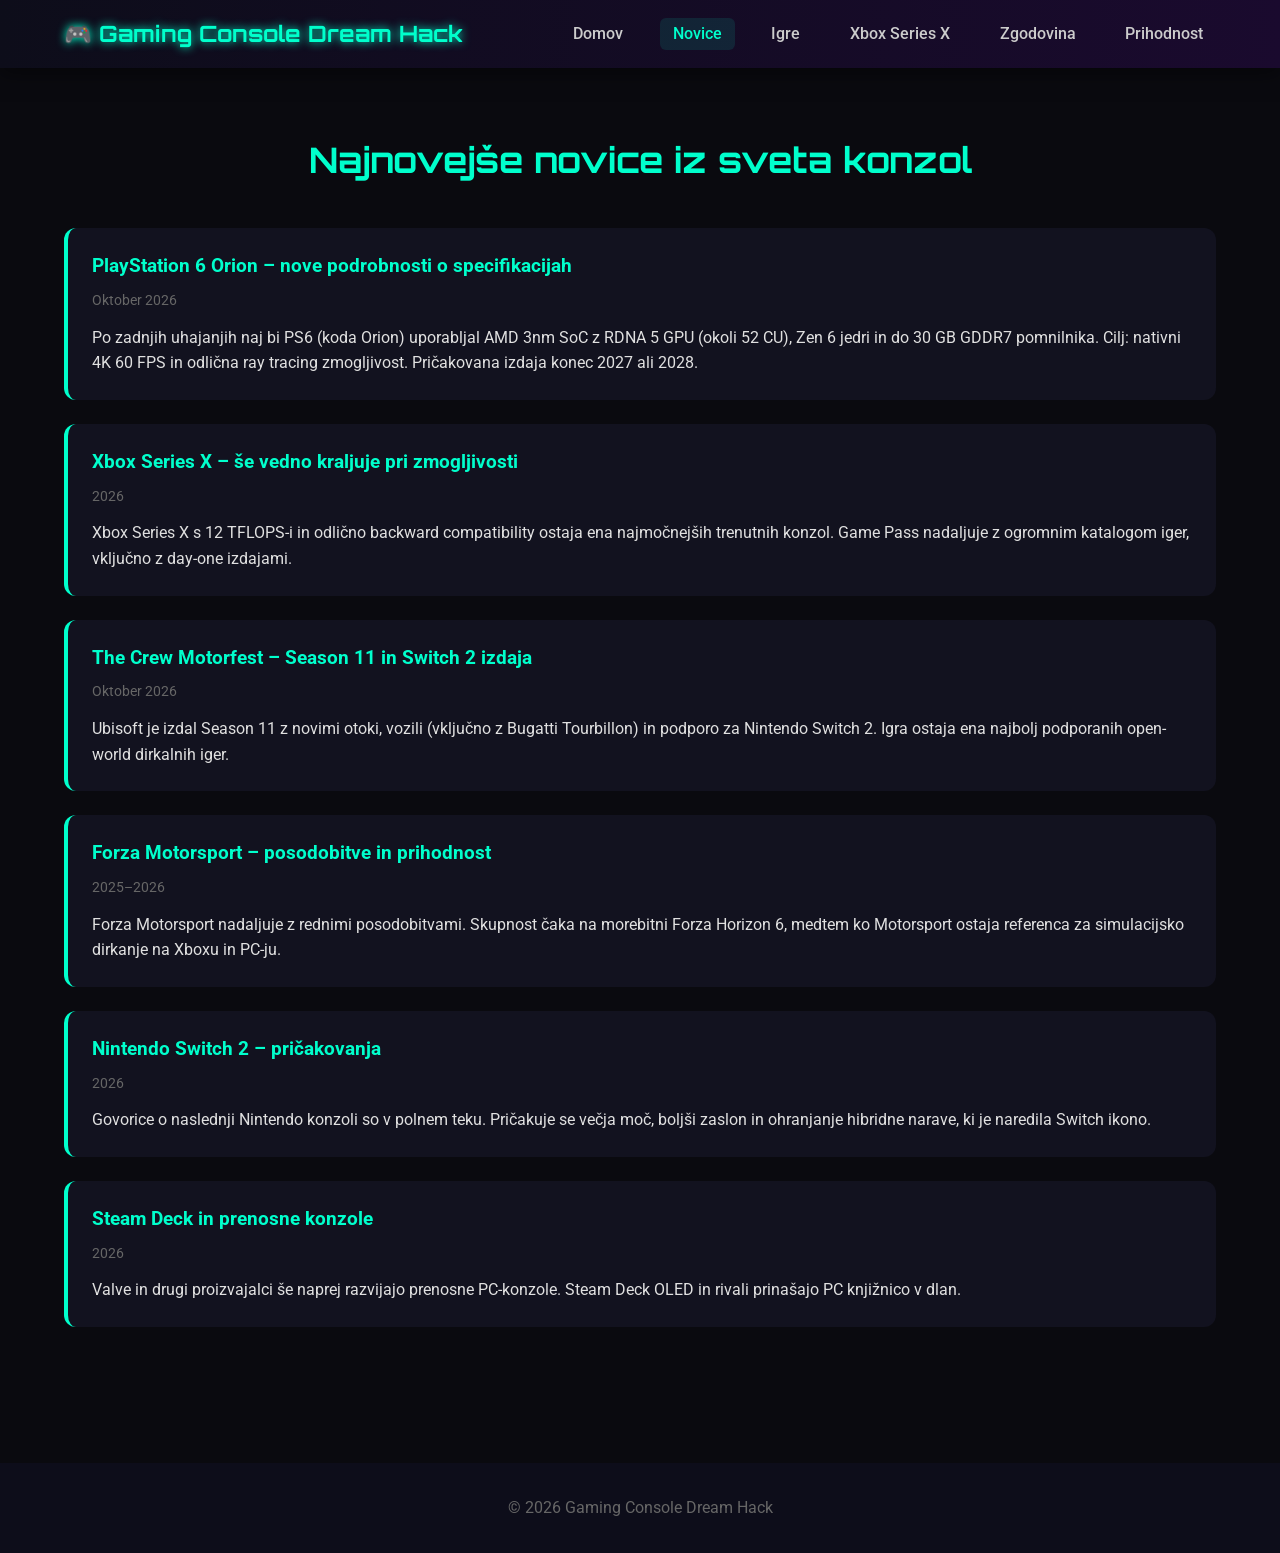
==== novice.html @ d293cbbd "Initial website: Gaming Console Dream Hack - fully featured multi-page site about gaming consoles" ====
<!DOCTYPE html>
<html lang="sl">
<head>
<meta charset="UTF-8">
<meta name="viewport" content="width=device-width, initial-scale=1.0">
<title>Najnovejše novice | Gaming Console Dream Hack</title>
<link rel="stylesheet" href="style.css">
<link href="https://fonts.googleapis.com/css2?family=Orbitron:wght@400;700;900&family=Roboto:wght@300;400;700&display=swap" rel="stylesheet">
</head>
<body>
<nav class="navbar">
<div class="logo">🎮 Gaming Console Dream Hack</div>
<ul class="nav-links">
<li><a href="index.html">Domov</a></li>
<li><a href="novice.html" class="active">Novice</a></li>
<li><a href="igre.html">Igre</a></li>
<li><a href="xbox.html">Xbox Series X</a></li>
<li><a href="zgodovina.html">Zgodovina</a></li>
<li><a href="prihodnost.html">Prihodnost</a></li>
</ul>
</nav>

<section>
<h2>Najnovejše novice iz sveta konzol</h2>

<div class="news-card">
<h3>PlayStation 6 Orion – nove podrobnosti o specifikacijah</h3>
<div class="date">Oktober 2026</div>
<p>Po zadnjih uhajanjih naj bi PS6 (koda Orion) uporabljal AMD 3nm SoC z RDNA 5 GPU (okoli 52 CU), Zen 6 jedri in do 30 GB GDDR7 pomnilnika. Cilj: nativni 4K 60 FPS in odlična ray tracing zmogljivost. Pričakovana izdaja konec 2027 ali 2028.</p>
</div>

<div class="news-card">
<h3>Xbox Series X – še vedno kraljuje pri zmogljivosti</h3>
<div class="date">2026</div>
<p>Xbox Series X s 12 TFLOPS-i in odlično backward compatibility ostaja ena najmočnejših trenutnih konzol. Game Pass nadaljuje z ogromnim katalogom iger, vključno z day-one izdajami.</p>
</div>

<div class="news-card">
<h3>The Crew Motorfest – Season 11 in Switch 2 izdaja</h3>
<div class="date">Oktober 2026</div>
<p>Ubisoft je izdal Season 11 z novimi otoki, vozili (vključno z Bugatti Tourbillon) in podporo za Nintendo Switch 2. Igra ostaja ena najbolj podporanih open-world dirkalnih iger.</p>
</div>

<div class="news-card">
<h3>Forza Motorsport – posodobitve in prihodnost</h3>
<div class="date">2025–2026</div>
<p>Forza Motorsport nadaljuje z rednimi posodobitvami. Skupnost čaka na morebitni Forza Horizon 6, medtem ko Motorsport ostaja referenca za simulacijsko dirkanje na Xboxu in PC-ju.</p>
</div>

<div class="news-card">
<h3>Nintendo Switch 2 – pričakovanja</h3>
<div class="date">2026</div>
<p>Govorice o naslednji Nintendo konzoli so v polnem teku. Pričakuje se večja moč, boljši zaslon in ohranjanje hibridne narave, ki je naredila Switch ikono.</p>
</div>

<div class="news-card">
<h3>Steam Deck in prenosne konzole</h3>
<div class="date">2026</div>
<p>Valve in drugi proizvajalci še naprej razvijajo prenosne PC-konzole. Steam Deck OLED in rivali prinašajo PC knjižnico v dlan.</p>
</div>
</section>

<footer>
<p>© 2026 Gaming Console Dream Hack</p>
</footer>
</body>
</html>
---- style.css ----
* {
 margin: 0;
 padding: 0;
 box-sizing: border-box;
}

body {
 font-family: 'Roboto', sans-serif;
 background: #0a0a0f;
 color: #e0e0e0;
 line-height: 1.6;
}

.navbar {
 display: flex;
 justify-content: space-between;
 align-items: center;
 padding: 1rem 5%;
 background: linear-gradient(90deg, #0d0d1a, #1a0a2e);
 position: sticky;
 top: 0;
 z-index: 1000;
 box-shadow: 0 4px 20px rgba(0,0,0,0.5);
}

.logo {
 font-family: 'Orbitron', sans-serif;
 font-size: 1.4rem;
 font-weight: 700;
 color: #00ffcc;
 text-shadow: 0 0 10px #00ffcc;
}

.nav-links {
 display: flex;
 list-style: none;
 gap: 1.5rem;
}

.nav-links a {
 color: #ccc;
 text-decoration: none;
 font-weight: 500;
 transition: 0.3s;
 padding: 0.4rem 0.8rem;
 border-radius: 6px;
}

.nav-links a:hover, .nav-links a.active {
 color: #00ffcc;
 background: rgba(0,255,204,0.1);
}

.hero {
 height: 70vh;
 background: linear-gradient(rgba(0,0,0,0.7), rgba(0,0,0,0.8)), url('https://images.unsplash.com/photo-1606144042614-b2417e99c4e3?w=1600') center/cover;
 display: flex;
 align-items: center;
 justify-content: center;
 text-align: center;
}

.hero-content h1 {
 font-family: 'Orbitron', sans-serif;
 font-size: 3.5rem;
 color: #00ffcc;
 text-shadow: 0 0 20px #00ffcc;
 margin-bottom: 1rem;
}

.hero-content p {
 font-size: 1.4rem;
 margin-bottom: 2rem;
 color: #aaa;
}

.btn {
 display: inline-block;
 padding: 0.9rem 2rem;
 background: linear-gradient(90deg, #00ffcc, #00aaff);
 color: #000;
 text-decoration: none;
 font-weight: 700;
 border-radius: 50px;
 transition: 0.3s;
}

.btn:hover {
 transform: scale(1.05);
 box-shadow: 0 0 25px #00ffcc;
}

section {
 padding: 4rem 5%;
 max-width: 1400px;
 margin: 0 auto;
}

h2 {
 font-family: 'Orbitron', sans-serif;
 font-size: 2.2rem;
 text-align: center;
 margin-bottom: 2.5rem;
 color: #00ffcc;
}

.cards {
 display: grid;
 grid-template-columns: repeat(auto-fit, minmax(280px, 1fr));
 gap: 1.5rem;
}

.card {
 background: #12121f;
 padding: 1.8rem;
 border-radius: 16px;
 border: 1px solid #222;
 transition: 0.3s;
}

.card:hover {
 transform: translateY(-8px);
 border-color: #00ffcc;
 box-shadow: 0 10px 30px rgba(0,255,204,0.15);
}

.card .icon {
 font-size: 2.5rem;
 margin-bottom: 1rem;
}

.card h3 {
 color: #00ffcc;
 margin-bottom: 0.8rem;
}

.tech-grid {
 display: grid;
 grid-template-columns: repeat(auto-fit, minmax(300px, 1fr));
 gap: 2rem;
}

.tech-card {
 background: #12121f;
 border-radius: 16px;
 overflow: hidden;
 border: 1px solid #222;
 text-align: center;
}

.tech-card img {
 width: 120px;
 height: 80px;
 object-fit: contain;
 margin: 1.5rem auto;
 display: block;
}

.tech-card h3 {
 color: #00ffcc;
 margin-bottom: 1rem;
}

.tech-card ul {
 list-style: none;
 padding: 0 1.5rem 1.5rem;
 text-align: left;
}

.tech-card li {
 padding: 0.4rem 0;
 border-bottom: 1px solid #222;
}

footer {
 text-align: center;
 padding: 2rem;
 background: #0d0d1a;
 color: #666;
 margin-top: 3rem;
}

footer a {
 color: #00ffcc;
}

/* Game grid */
.games-grid {
 display: grid;
 grid-template-columns: repeat(auto-fill, minmax(180px, 1fr));
 gap: 1.2rem;
}

.game-card {
 background: #12121f;
 border-radius: 12px;
 overflow: hidden;
 border: 1px solid #222;
 transition: 0.3s;
}

.game-card:hover {
 transform: scale(1.04);
 border-color: #00ffcc;
}

.game-card img {
 width: 100%;
 height: 240px;
 object-fit: cover;
}

.game-card h4 {
 padding: 0.8rem;
 font-size: 0.95rem;
 text-align: center;
 color: #ddd;
}

/* History */
.history-item {
 display: flex;
 gap: 2rem;
 margin-bottom: 3rem;
 background: #12121f;
 border-radius: 16px;
 overflow: hidden;
 border: 1px solid #222;
}

.history-item img {
 width: 280px;
 object-fit: cover;
}

.history-content {
 padding: 1.5rem;
}

.history-content h3 {
 color: #00ffcc;
 margin-bottom: 0.5rem;
}

/* Gallery */
.gallery {
 display: grid;
 grid-template-columns: repeat(auto-fill, minmax(200px, 1fr));
 gap: 1rem;
}

.gallery img {
 width: 100%;
 height: 160px;
 object-fit: cover;
 border-radius: 10px;
 border: 2px solid #222;
 transition: 0.3s;
}

.gallery img:hover {
 border-color: #00ffcc;
 transform: scale(1.03);
}

/* Video embed */
.video-container {
 position: relative;
 padding-bottom: 56.25%;
 height: 0;
 overflow: hidden;
 border-radius: 12px;
 margin: 2rem 0;
}

.video-container iframe {
 position: absolute;
 top: 0;
 left: 0;
 width: 100%;
 height: 100%;
 border: none;
}

.news-card {
 background: #12121f;
 padding: 1.5rem;
 border-radius: 12px;
 margin-bottom: 1.5rem;
 border-left: 4px solid #00ffcc;
}

.news-card h3 {
 color: #00ffcc;
 margin-bottom: 0.5rem;
}

.news-card .date {
 color: #666;
 font-size: 0.85rem;
 margin-bottom: 0.8rem;
}

@media (max-width: 768px) {
 .nav-links {
 display: none;
 }
 .hero-content h1 {
 font-size: 2.2rem;
 }
 .history-item {
 flex-direction: column;
 }
 .history-item img {
 width: 100%;
 height: 200px;
 }
}
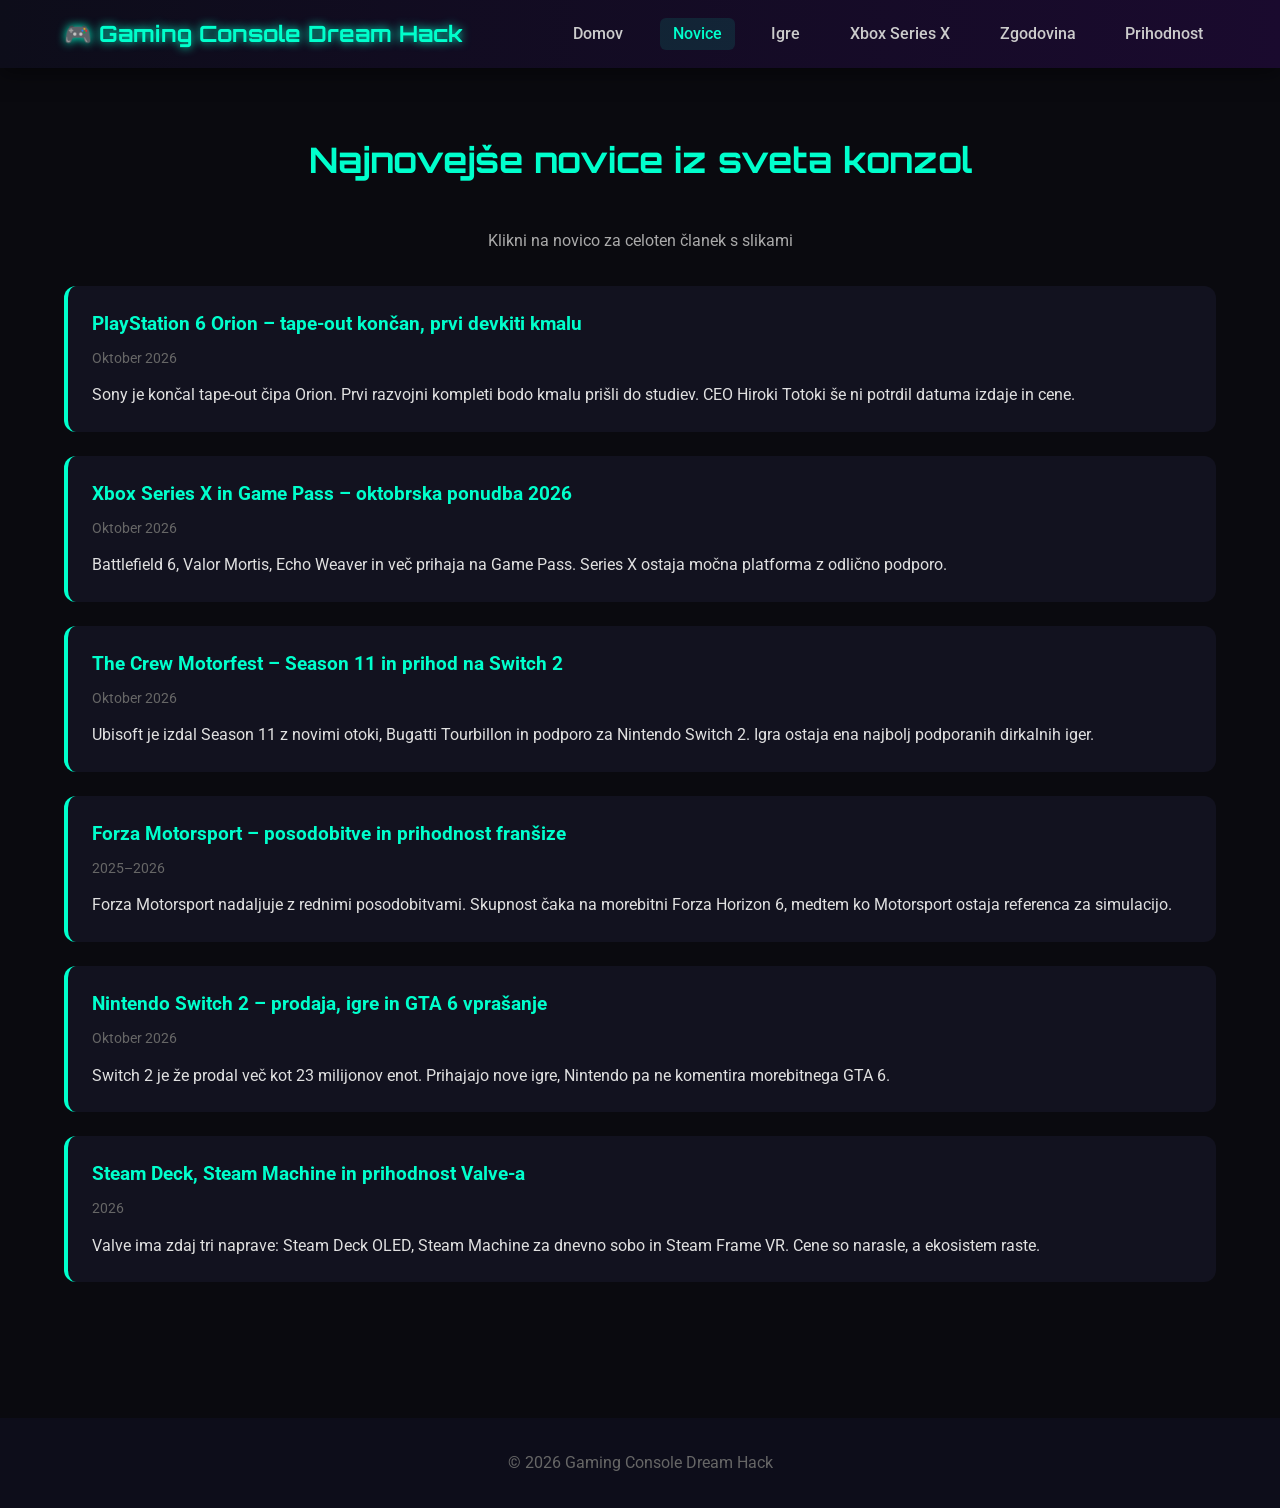
==== commit 8ce51bb2: "Dodane podstrani za vsako novico z polnimi opisi in slikami" ====
--- a/novice.html
+++ b/novice.html
@@ -22,42 +22,43 @@
 
 <section>
 <h2>Najnovejše novice iz sveta konzol</h2>
+<p style="text-align:center;margin-bottom:2rem;color:#aaa;">Klikni na novico za celoten članek s slikami</p>
 
-<div class="news-card">
-<h3>PlayStation 6 Orion – nove podrobnosti o specifikacijah</h3>
+<a href="novica-ps6.html" class="news-card" style="display:block;text-decoration:none;color:inherit;">
+<h3>PlayStation 6 Orion – tape-out končan, prvi devkiti kmalu</h3>
 <div class="date">Oktober 2026</div>
-<p>Po zadnjih uhajanjih naj bi PS6 (koda Orion) uporabljal AMD 3nm SoC z RDNA 5 GPU (okoli 52 CU), Zen 6 jedri in do 30 GB GDDR7 pomnilnika. Cilj: nativni 4K 60 FPS in odlična ray tracing zmogljivost. Pričakovana izdaja konec 2027 ali 2028.</p>
-</div>
+<p>Sony je končal tape-out čipa Orion. Prvi razvojni kompleti bodo kmalu prišli do studiev. CEO Hiroki Totoki še ni potrdil datuma izdaje in cene.</p>
+</a>
 
-<div class="news-card">
-<h3>Xbox Series X – še vedno kraljuje pri zmogljivosti</h3>
+<a href="novica-xbox.html" class="news-card" style="display:block;text-decoration:none;color:inherit;">
+<h3>Xbox Series X in Game Pass – oktobrska ponudba 2026</h3>
+<div class="date">Oktober 2026</div>
+<p>Battlefield 6, Valor Mortis, Echo Weaver in več prihaja na Game Pass. Series X ostaja močna platforma z odlično podporo.</p>
+</a>
+
+<a href="novica-crew.html" class="news-card" style="display:block;text-decoration:none;color:inherit;">
+<h3>The Crew Motorfest – Season 11 in prihod na Switch 2</h3>
+<div class="date">Oktober 2026</div>
+<p>Ubisoft je izdal Season 11 z novimi otoki, Bugatti Tourbillon in podporo za Nintendo Switch 2. Igra ostaja ena najbolj podporanih dirkalnih iger.</p>
+</a>
+
+<a href="novica-forza.html" class="news-card" style="display:block;text-decoration:none;color:inherit;">
+<h3>Forza Motorsport – posodobitve in prihodnost franšize</h3>
+<div class="date">2025–2026</div>
+<p>Forza Motorsport nadaljuje z rednimi posodobitvami. Skupnost čaka na morebitni Forza Horizon 6, medtem ko Motorsport ostaja referenca za simulacijo.</p>
+</a>
+
+<a href="novica-switch2.html" class="news-card" style="display:block;text-decoration:none;color:inherit;">
+<h3>Nintendo Switch 2 – prodaja, igre in GTA 6 vprašanje</h3>
+<div class="date">Oktober 2026</div>
+<p>Switch 2 je že prodal več kot 23 milijonov enot. Prihajajo nove igre, Nintendo pa ne komentira morebitnega GTA 6.</p>
+</a>
+
+<a href="novica-steam.html" class="news-card" style="display:block;text-decoration:none;color:inherit;">
+<h3>Steam Deck, Steam Machine in prihodnost Valve-a</h3>
 <div class="date">2026</div>
-<p>Xbox Series X s 12 TFLOPS-i in odlično backward compatibility ostaja ena najmočnejših trenutnih konzol. Game Pass nadaljuje z ogromnim katalogom iger, vključno z day-one izdajami.</p>
-</div>
-
-<div class="news-card">
-<h3>The Crew Motorfest – Season 11 in Switch 2 izdaja</h3>
-<div class="date">Oktober 2026</div>
-<p>Ubisoft je izdal Season 11 z novimi otoki, vozili (vključno z Bugatti Tourbillon) in podporo za Nintendo Switch 2. Igra ostaja ena najbolj podporanih open-world dirkalnih iger.</p>
-</div>
-
-<div class="news-card">
-<h3>Forza Motorsport – posodobitve in prihodnost</h3>
-<div class="date">2025–2026</div>
-<p>Forza Motorsport nadaljuje z rednimi posodobitvami. Skupnost čaka na morebitni Forza Horizon 6, medtem ko Motorsport ostaja referenca za simulacijsko dirkanje na Xboxu in PC-ju.</p>
-</div>
-
-<div class="news-card">
-<h3>Nintendo Switch 2 – pričakovanja</h3>
-<div class="date">2026</div>
-<p>Govorice o naslednji Nintendo konzoli so v polnem teku. Pričakuje se večja moč, boljši zaslon in ohranjanje hibridne narave, ki je naredila Switch ikono.</p>
-</div>
-
-<div class="news-card">
-<h3>Steam Deck in prenosne konzole</h3>
-<div class="date">2026</div>
-<p>Valve in drugi proizvajalci še naprej razvijajo prenosne PC-konzole. Steam Deck OLED in rivali prinašajo PC knjižnico v dlan.</p>
-</div>
+<p>Valve ima zdaj tri naprave: Steam Deck OLED, Steam Machine za dnevno sobo in Steam Frame VR. Cene so narasle, a ekosistem raste.</p>
+</a>
 </section>
 
 <footer>
